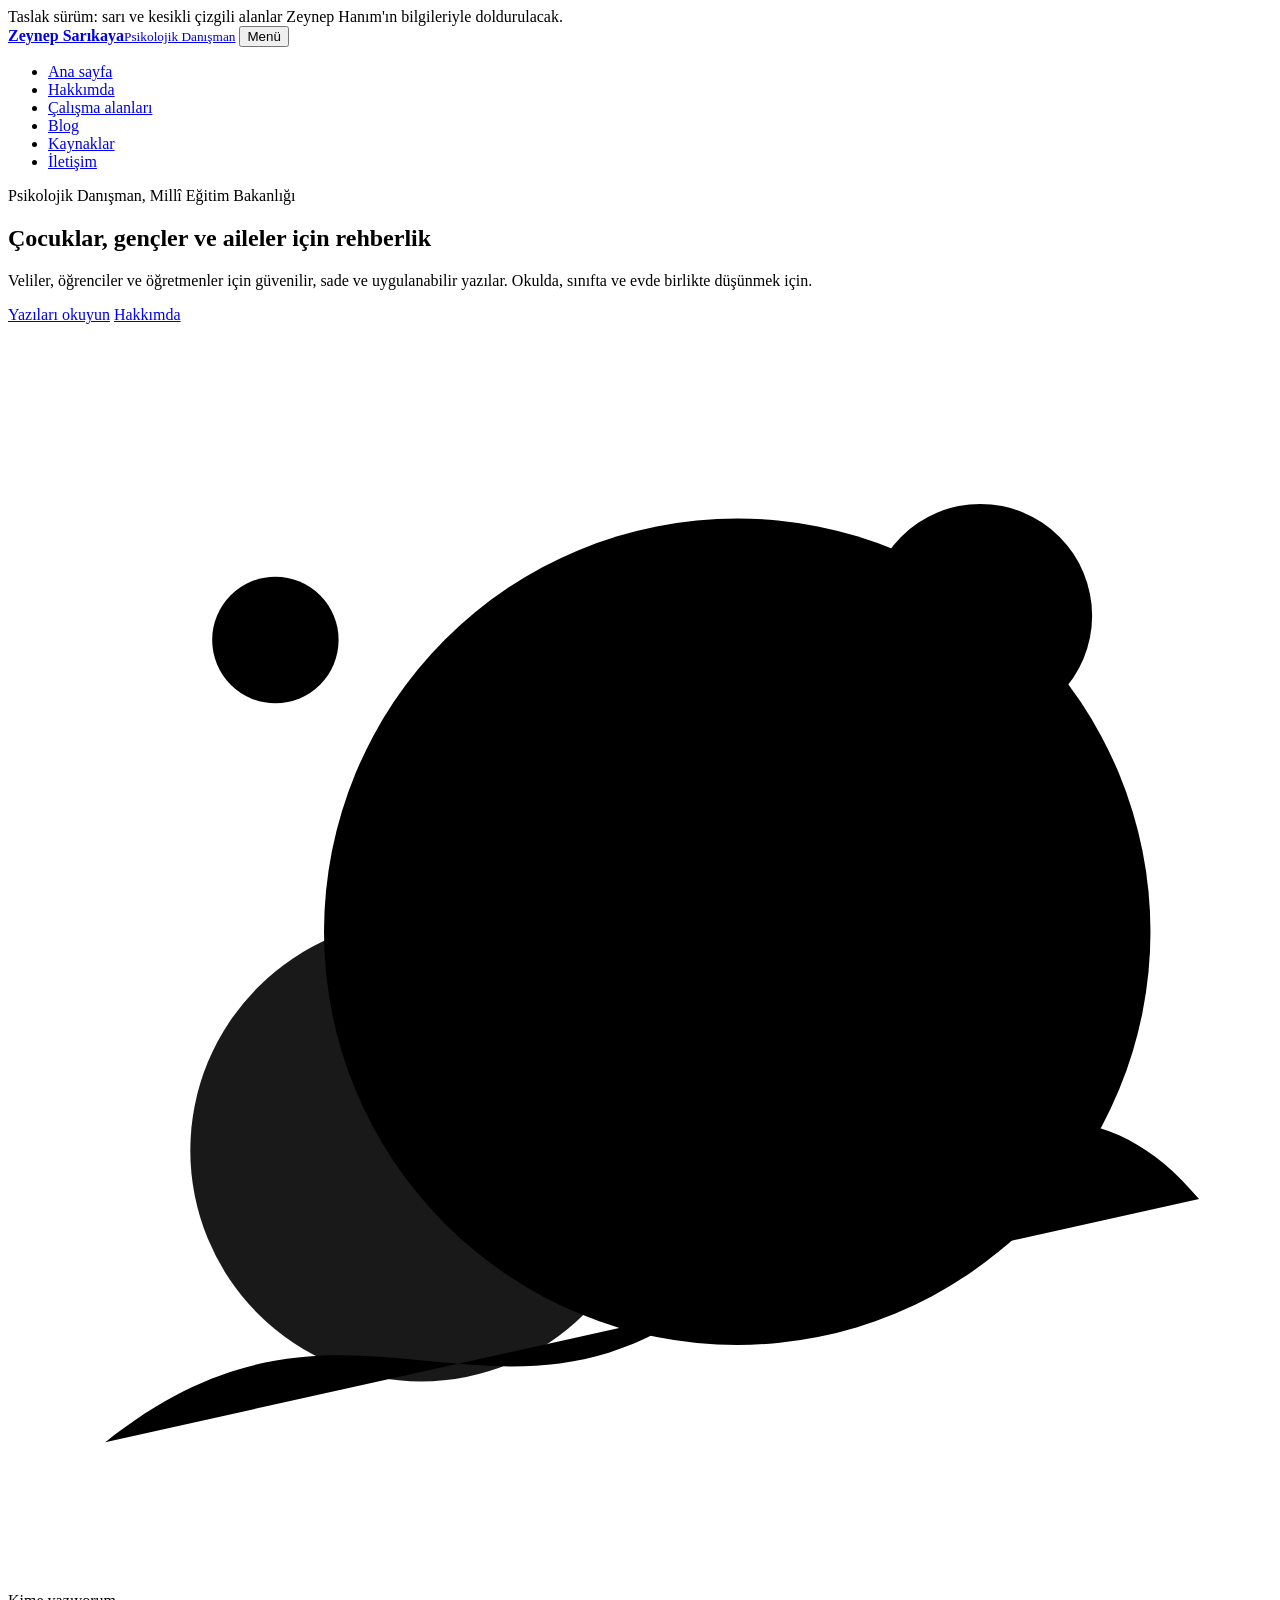
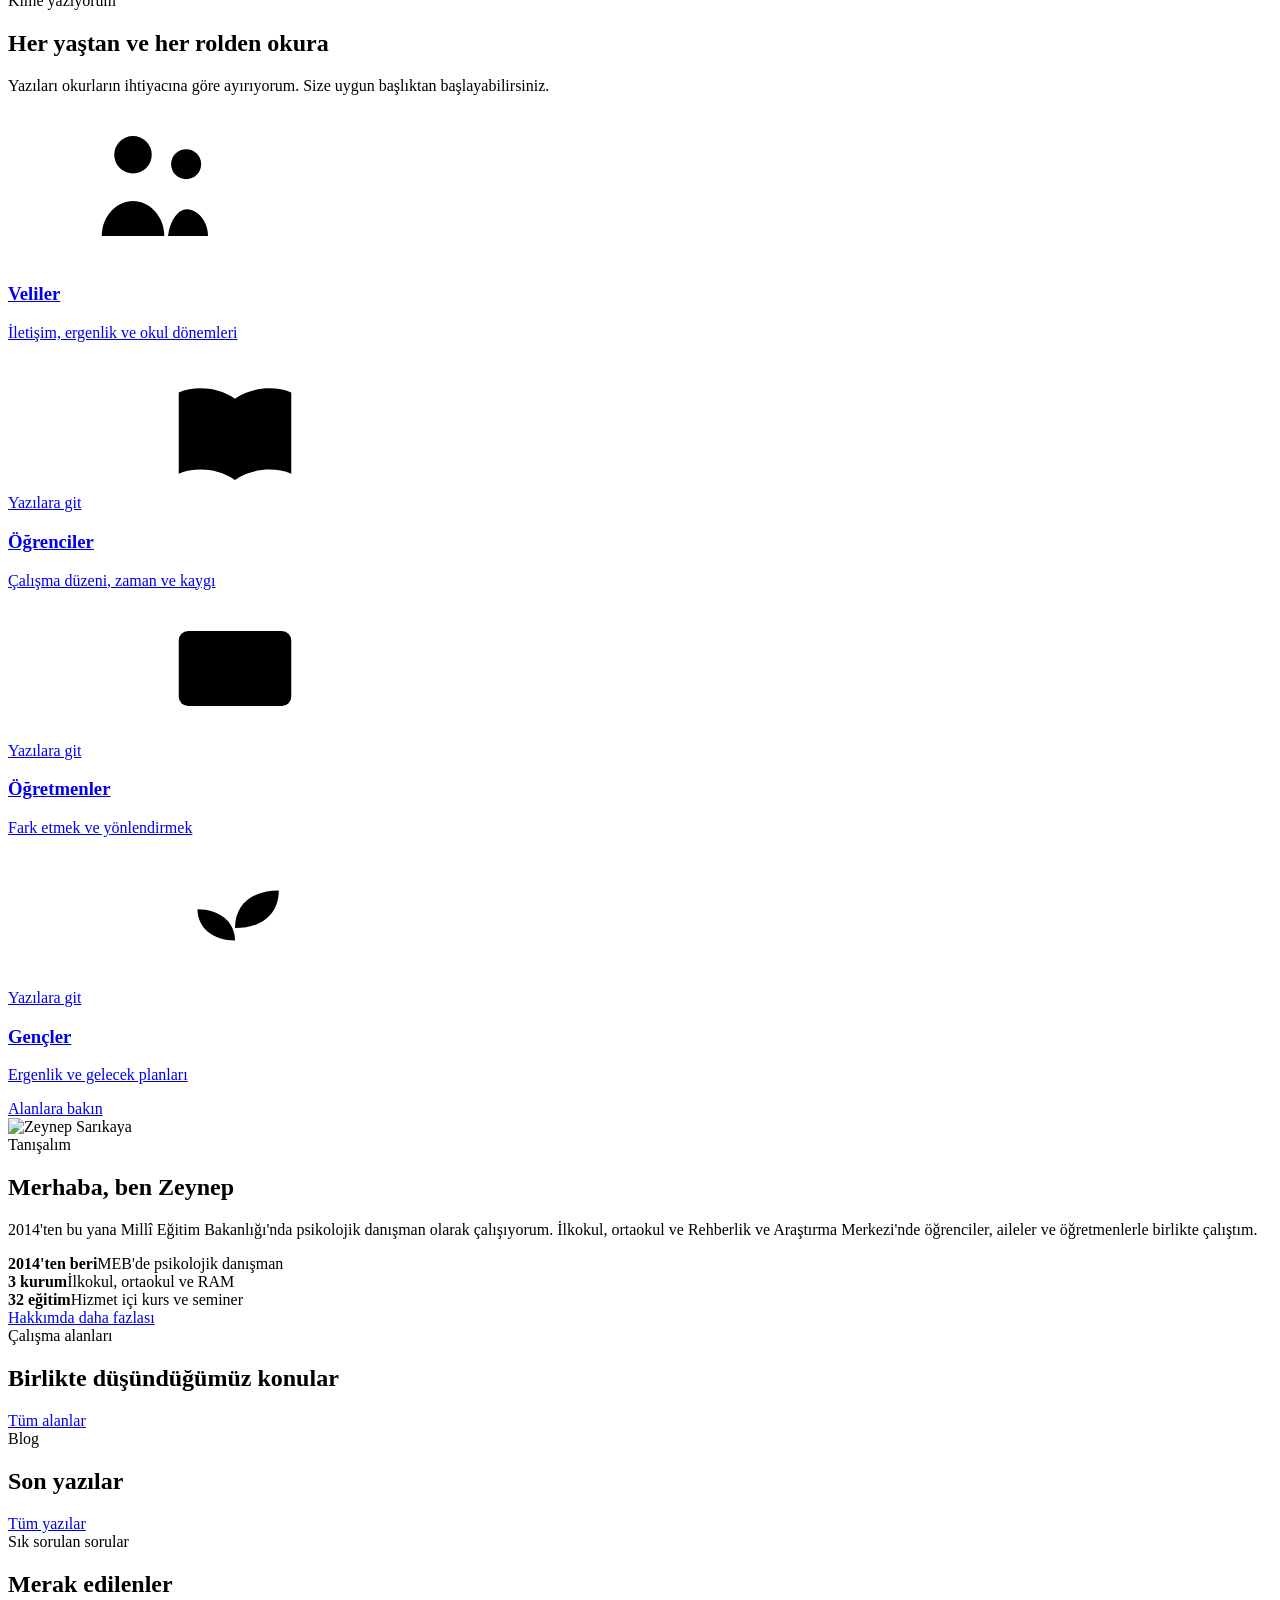
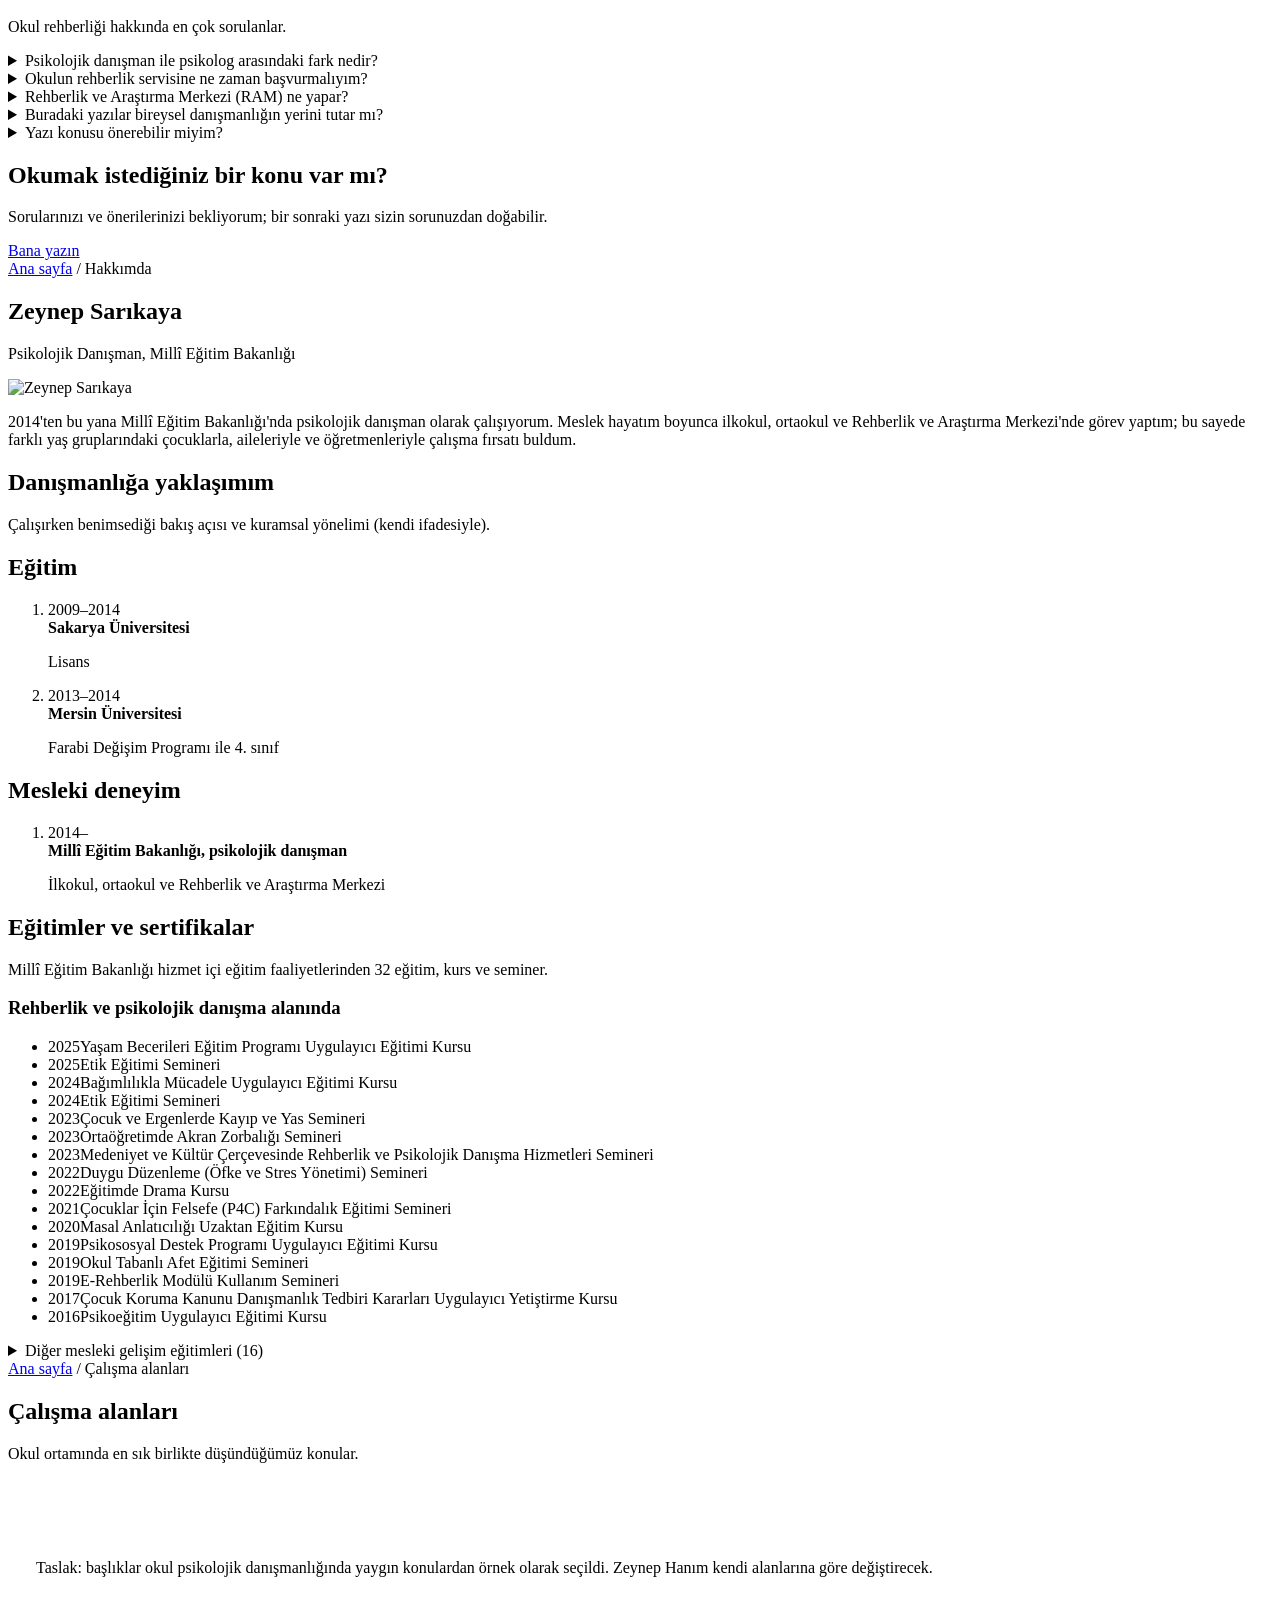
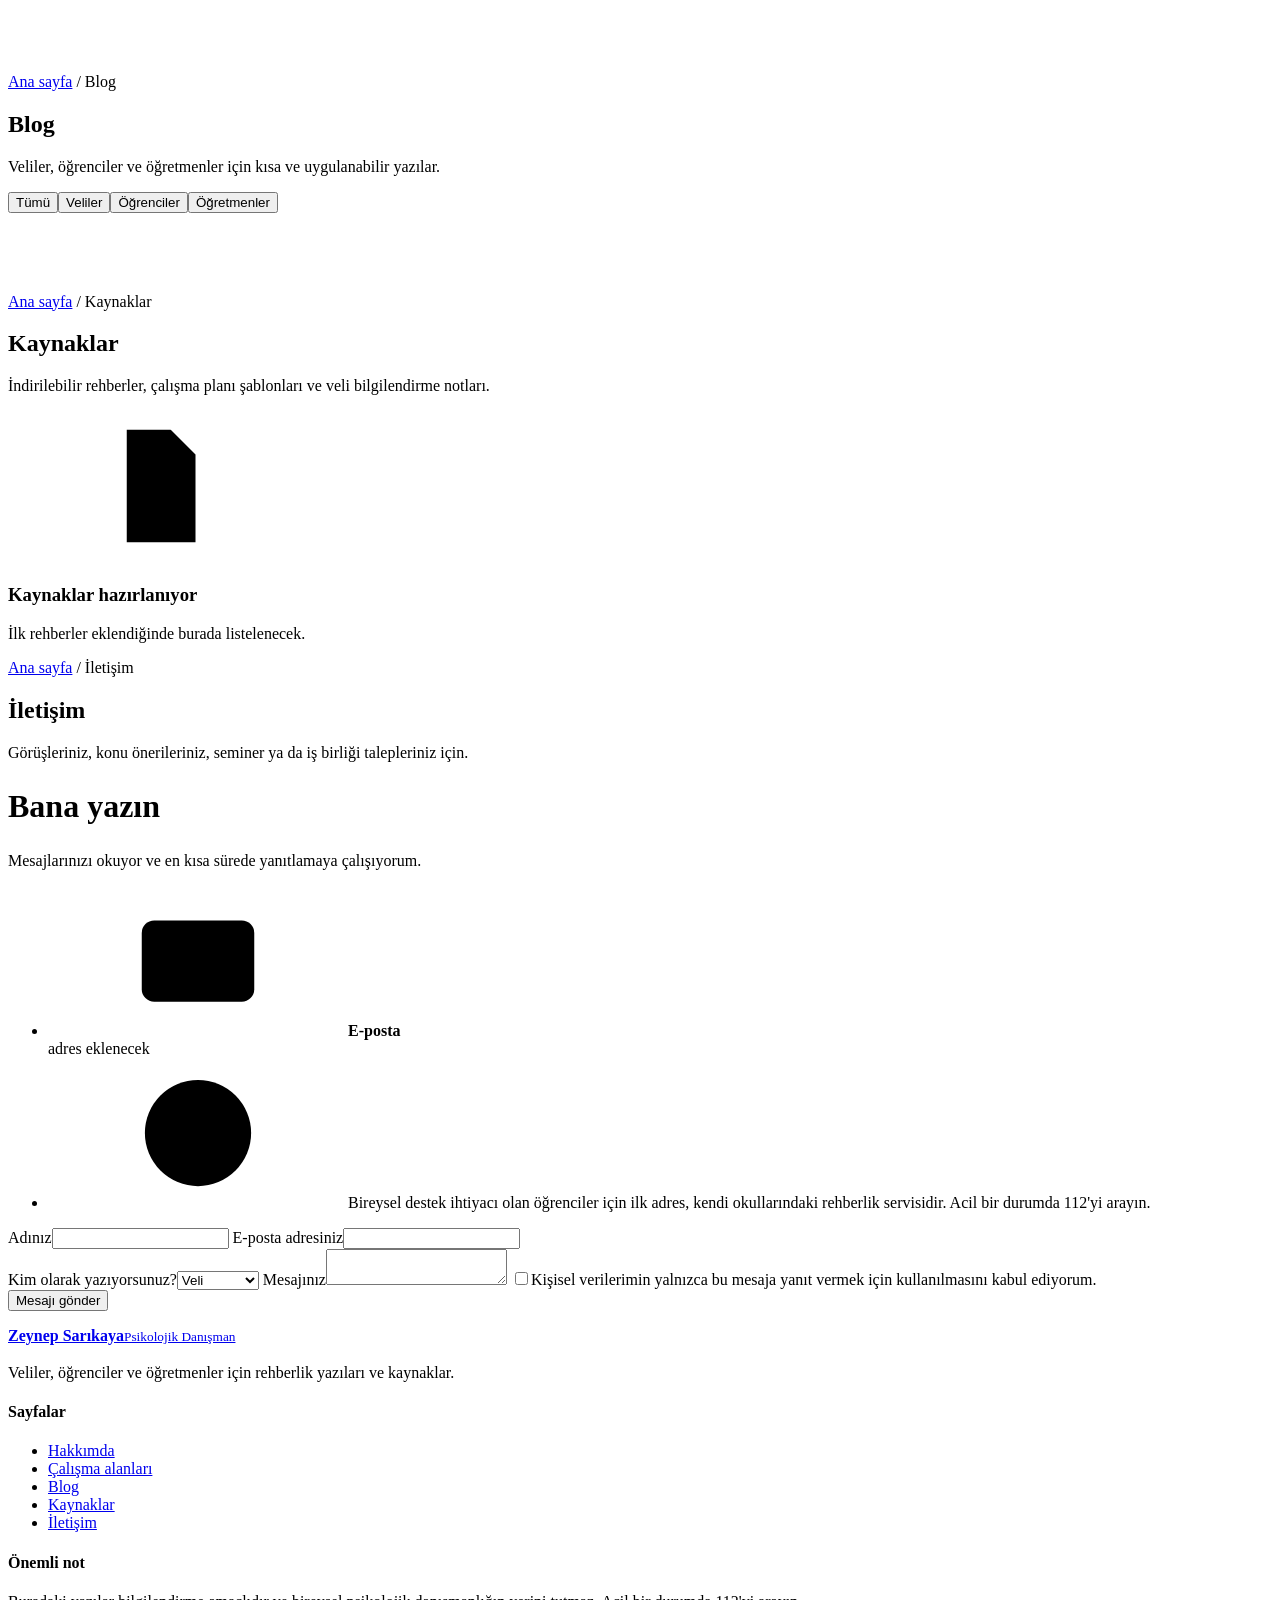
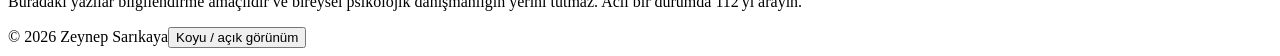
==== index.html @ d6fc2398 "Add files via upload" ====
<!DOCTYPE html>
<html lang="tr">
<head>
<meta charset="utf-8">
<meta name="viewport" content="width=device-width, initial-scale=1, viewport-fit=cover">
<title>Zeynep Sarıkaya | Psikolojik Danışman</title>
<link rel="icon" href="favicon.svg" type="image/svg+xml">
<meta name="description" content="Psikolojik danışman Zeynep Sarıkaya'dan çocuklar, gençler, aileler ve öğretmenler için rehberlik yazıları.">
<link rel="preconnect" href="https://fonts.googleapis.com">
<link rel="preconnect" href="https://fonts.gstatic.com" crossorigin>
<link href="https://fonts.googleapis.com/css2?family=DM+Serif+Display:ital@0;1&family=Poppins:wght@300;400;500;600&display=swap" rel="stylesheet">
<link rel="stylesheet" href="css/style.css">
</head>
<body>
<svg width="0" height="0" style="position:absolute" aria-hidden="true">
  <symbol id="i-veli" viewBox="0 0 24 24"><circle cx="8" cy="7" r="3"/><circle cx="16.5" cy="8.5" r="2.4"/><path d="M3 20c0-3.2 2.4-5.6 5-5.6s5 2.4 5 5.6"/><path d="M13.6 20c.3-2.5 1.6-4.3 3-4.3 1.7 0 3.4 1.9 3.4 4.3"/></symbol>
  <symbol id="i-ogr" viewBox="0 0 24 24"><path d="M3 5.5C5.5 4.5 9 4.5 12 6.5c3-2 6.5-2 9-1v13c-2.5-1-6-1-9 1-3-2-6.5-2-9-1z"/><path d="M12 6.5v13"/></symbol>
  <symbol id="i-ogt" viewBox="0 0 24 24"><rect x="3" y="4" width="18" height="12" rx="1.5"/><path d="M8 20l2-4M16 20l-2-4M7 9h6M7 12h9"/></symbol>
  <symbol id="i-hi" viewBox="0 0 24 24"><path d="M12 20s-7-4.2-7-9.5A3.9 3.9 0 0 1 12 8a3.9 3.9 0 0 1 7 2.5C19 15.8 12 20 12 20z"/></symbol>
  <symbol id="i-pulse" viewBox="0 0 24 24"><path d="M3 12h4l2-5 3 10 2-5h7"/></symbol>
  <symbol id="i-sprout" viewBox="0 0 24 24"><path d="M12 21v-9"/><path d="M12 12c0-4 3-6 7-6 0 4-3 6-7 6z"/><path d="M12 14c0-3-2.5-5-6-5 0 3 2.5 5 6 5z"/></symbol>
  <symbol id="i-home" viewBox="0 0 24 24"><path d="M4 11l8-6 8 6v9H4z"/><path d="M12 17.5s-3-1.8-3-3.6a1.6 1.6 0 0 1 3-.8 1.6 1.6 0 0 1 3 .8c0 1.8-3 3.6-3 3.6z"/></symbol>
  <symbol id="i-clock" viewBox="0 0 24 24"><circle cx="12" cy="12" r="8"/><path d="M12 8v4l3 2"/></symbol>
  <symbol id="i-people" viewBox="0 0 24 24"><circle cx="12" cy="6" r="2.5"/><circle cx="6" cy="16.5" r="2.5"/><circle cx="18" cy="16.5" r="2.5"/><path d="M10.6 8.2L7.4 14M13.4 8.2l3.2 5.8M8.8 16.5h6.4"/></symbol>
  <symbol id="i-compass" viewBox="0 0 24 24"><circle cx="12" cy="12" r="8"/><path d="M15.5 8.5l-2 5-5 2 2-5z"/></symbol>
  <symbol id="i-school" viewBox="0 0 24 24"><path d="M3 10l9-5 9 5-9 5z"/><path d="M7 12.5V17c1.5 1.3 3.2 2 5 2s3.5-.7 5-2v-4.5"/></symbol>
  <symbol id="i-award" viewBox="0 0 24 24"><circle cx="12" cy="9" r="5"/><path d="M9 13.5L7.5 21l4.5-2.5 4.5 2.5-1.5-7.5"/></symbol>
  <symbol id="i-cal" viewBox="0 0 24 24"><rect x="3.5" y="5" width="17" height="15" rx="2"/><path d="M3.5 10h17M8 3v4M16 3v4"/></symbol>
  <symbol id="i-mail" viewBox="0 0 24 24"><rect x="3" y="5.5" width="18" height="13" rx="2"/><path d="M3.5 7l8.5 6 8.5-6"/></symbol>
  <symbol id="i-info" viewBox="0 0 24 24"><circle cx="12" cy="12" r="8.5"/><path d="M12 11v5M12 8h.01"/></symbol>
  <symbol id="i-doc" viewBox="0 0 24 24"><path d="M7 3h7l4 4v14H7z"/><path d="M14 3v4h4M9.5 12h6M9.5 15.5h6"/></symbol>
</svg>
<div class="draft" id="draftBanner">Taslak sürüm: sarı ve kesikli çizgili alanlar Zeynep Hanım'ın bilgileriyle doldurulacak.</div>

<header class="site">
  <div class="wrap">
    <a class="brand" href="#/"><b>Zeynep Sarıkaya</b><small>Psikolojik Danışman</small></a>
    <button class="menu-btn" aria-expanded="false" aria-controls="mainNav">Menü</button>
    <nav class="main" id="mainNav" aria-label="Ana menü">
      <ul>
        <li><a href="#/" data-nav="home">Ana sayfa</a></li>
        <li><a href="#/hakkimda" data-nav="hakkimda">Hakkımda</a></li>
        <li><a href="#/alanlar" data-nav="alanlar">Çalışma alanları</a></li>
        <li><a href="#/blog" data-nav="blog">Blog</a></li>
        <li><a href="#/kaynaklar" data-nav="kaynaklar">Kaynaklar</a></li>
        <li><a href="#/iletisim" class="cta" data-nav="iletisim">İletişim</a></li>
      </ul>
    </nav>
  </div>
</header>

<main>
<section class="view" data-view="home">
  <div class="hero">
    <div class="wrap">
      <div>
        <span class="label">Psikolojik Danışman, Millî Eğitim Bakanlığı</span>
        <h1>Çocuklar, gençler ve aileler için rehberlik</h1>
        <p class="lead">Veliler, öğrenciler ve öğretmenler için güvenilir, sade ve uygulanabilir yazılar. Okulda, sınıfta ve evde birlikte düşünmek için.</p>
        <div class="actions">
          <a class="btn dark" href="#/blog">Yazıları okuyun</a>
          <a class="btn line" href="#/hakkimda">Hakkımda</a>
        </div>
      </div>
      <div class="art" aria-hidden="true">
        <svg viewBox="0 0 520 520">
          <g class="float2"><circle class="a-peach" cx="300" cy="250" r="170"/></g>
          <g class="float1"><circle class="a-sage" cx="170" cy="340" r="95" opacity=".9"/></g>
          <g class="float3"><circle class="a-white" cx="400" cy="120" r="46"/></g>
          <g class="float1"><circle class="a-gray" cx="110" cy="130" r="26"/></g>
          <path class="a-line draw" d="M40 460 C 140 380, 200 470, 290 400 S 440 300, 490 360"/>
          <g class="sway" ><path class="a-sage" d="M300 420 C 250 360, 250 270, 300 200 C 350 270, 350 360, 300 420Z"/><path class="a-leafv" d="M300 410 V 220"/></g>
          <g class="sway b"><path class="a-sage" d="M300 420 C 260 400, 200 380, 180 310 C 250 310, 290 360, 300 420Z" opacity=".85"/></g>
          <g class="sway c"><path class="a-sage" d="M300 420 C 340 400, 400 380, 420 310 C 350 310, 310 360, 300 420Z" opacity=".85"/></g>
          <g class="rot"><circle cx="430" cy="410" r="30" fill="none" stroke="var(--sage-d)" stroke-width="1.5" stroke-dasharray="4 8"/></g>
        </svg>
      </div>
    </div>
  </div>

  <div class="sec">
    <div class="wrap center">
      <span class="label">Kime yazıyorum</span>
      <h2>Her yaştan ve her rolden okura</h2>
      <p class="lead">Yazıları okurların ihtiyacına göre ayırıyorum. Size uygun başlıktan başlayabilirsiniz.</p>
      <div class="who">
        <a href="#/blog?k=veliler" style="--c:var(--peach-l)"><span class="circ"><svg class="icon"><use href="#i-veli"/></svg></span><h3>Veliler</h3><p>İletişim, ergenlik ve okul dönemleri</p><span class="more">Yazılara git</span></a>
        <a href="#/blog?k=ogrenciler" style="--c:var(--sage-l)"><span class="circ"><svg class="icon"><use href="#i-ogr"/></svg></span><h3>Öğrenciler</h3><p>Çalışma düzeni, zaman ve kaygı</p><span class="more">Yazılara git</span></a>
        <a href="#/blog?k=ogretmenler" style="--c:var(--soft)"><span class="circ"><svg class="icon"><use href="#i-ogt"/></svg></span><h3>Öğretmenler</h3><p>Fark etmek ve yönlendirmek</p><span class="more">Yazılara git</span></a>
        <a href="#/alanlar" style="--c:var(--peach-l)"><span class="circ"><svg class="icon"><use href="#i-sprout"/></svg></span><h3>Gençler</h3><p>Ergenlik ve gelecek planları</p><span class="more">Alanlara bakın</span></a>
      </div>
    </div>
  </div>

  <div class="sec soft">
    <div class="wrap split">
      <div class="photo"><img data-me src="" alt="Zeynep Sarıkaya"></div>
      <div>
        <span class="label">Tanışalım</span>
        <h2>Merhaba, ben Zeynep</h2>
        <p class="lead">2014'ten bu yana Millî Eğitim Bakanlığı'nda psikolojik danışman olarak çalışıyorum. İlkokul, ortaokul ve Rehberlik ve Araştırma Merkezi'nde öğrenciler, aileler ve öğretmenlerle birlikte çalıştım.</p>
        <div class="facts">
          <div><b>2014'ten beri</b><span>MEB'de psikolojik danışman</span></div>
          <div><b>3 kurum</b><span>İlkokul, ortaokul ve RAM</span></div>
          <div><b>32 eğitim</b><span>Hizmet içi kurs ve seminer</span></div>
        </div>
        <div class="actions"><a class="btn line" href="#/hakkimda">Hakkımda daha fazlası</a></div>
      </div>
    </div>
  </div>

  <div class="sec">
    <div class="wrap">
      <div class="head-row"><div><span class="label">Çalışma alanları</span><h2>Birlikte düşündüğümüz konular</h2></div><a class="btn line" href="#/alanlar">Tüm alanlar</a></div>
      <div class="areas-g" id="homeAreas"></div>
    </div>
  </div>

  <div class="sec peach">
    <div class="wrap">
      <div class="head-row"><div><span class="label">Blog</span><h2>Son yazılar</h2></div><a class="btn line" href="#/blog">Tüm yazılar</a></div>
      <div class="cards" id="homePosts"></div>
    </div>
  </div>

  <div class="sec">
    <div class="wrap faq-wrap">
      <div><span class="label">Sık sorulan sorular</span><h2>Merak edilenler</h2><p class="lead">Okul rehberliği hakkında en çok sorulanlar.</p></div>
      <div class="faq">
          <details><summary>Psikolojik danışman ile psikolog arasındaki fark nedir?</summary><p>Psikolojik danışmanlar üniversitelerin Rehberlik ve Psikolojik Danışmanlık programlarından mezun olur ve okullarda, Rehberlik ve Araştırma Merkezlerinde öğrencilerin gelişimsel, eğitsel ve mesleki ihtiyaçlarına yönelik önleyici ve destekleyici çalışmalar yürütür. Psikologlar psikoloji bölümlerinden mezun olur ve farklı alanlarda çalışır. İlaç tedavisi gerektiren durumlar ise psikiyatri uzmanlarının alanıdır.</p></details>
          <details><summary>Okulun rehberlik servisine ne zaman başvurmalıyım?</summary><p>Çocuğunuzun davranışında, derslerinde, arkadaş ilişkilerinde ya da duygu durumunda sizi düşündüren bir değişiklik fark ettiğinizde başvurabilirsiniz. Sorunun büyümesini beklemenize gerek yok; rehberlik servisi öğrenciler ve veliler için ilk başvuru noktasıdır.</p></details>
          <details><summary>Rehberlik ve Araştırma Merkezi (RAM) ne yapar?</summary><p>RAM'lar Millî Eğitim Bakanlığı'na bağlı kurumlardır. Özel eğitim ihtiyacı olabilecek bireylerin eğitsel değerlendirme ve tanılaması, uygun eğitim ortamlarına yönlendirilmesi ve okullardaki rehberlik hizmetlerine destek gibi görevler yürütür.</p></details>
          <details><summary>Buradaki yazılar bireysel danışmanlığın yerini tutar mı?</summary><p>Hayır. Yazılar genel bilgilendirme amaçlıdır. Her çocuğun ve ailenin durumu kendine özgüdür; bireysel destek için okulunuzun rehberlik servisine başvurmanızı öneririm. Acil bir durumda 112'yi arayın.</p></details>
          <details><summary>Yazı konusu önerebilir miyim?</summary><p>Elbette. <a href="#/iletisim">İletişim sayfasından</a> merak ettiğiniz konuları yazabilirsiniz.</p></details>
        </div>
    </div>
  </div>

  <div class="cta">
    <div class="wrap">
      <h2>Okumak istediğiniz bir konu var mı?</h2>
      <p>Sorularınızı ve önerilerinizi bekliyorum; bir sonraki yazı sizin sorunuzdan doğabilir.</p>
      <a class="btn white" href="#/iletisim">Bana yazın</a>
    </div>
  </div>
</section>

<section class="view" data-view="hakkimda">
  <div class="page-head"><div class="wrap"><div class="crumb"><a href="#/">Ana sayfa</a> / Hakkımda</div><h1>Zeynep Sarıkaya</h1><p class="lead">Psikolojik Danışman, Millî Eğitim Bakanlığı</p></div></div>
  <div class="wrap about">
    <aside><div class="photo"><img data-me src="" alt="Zeynep Sarıkaya"></div></aside>
    <div>
      <p class="lead" style="color:var(--ink)">2014'ten bu yana Millî Eğitim Bakanlığı'nda psikolojik danışman olarak çalışıyorum. Meslek hayatım boyunca ilkokul, ortaokul ve Rehberlik ve Araştırma Merkezi'nde görev yaptım; bu sayede farklı yaş gruplarındaki çocuklarla, aileleriyle ve öğretmenleriyle çalışma fırsatı buldum.</p>
      <h2>Danışmanlığa yaklaşımım</h2>
      <p><span class="fill">Çalışırken benimsediği bakış açısı ve kuramsal yönelimi (kendi ifadesiyle).</span></p>
      <h2>Eğitim</h2>
      <ol class="timeline">
        <li><span class="yr">2009–2014</span><div><strong>Sakarya Üniversitesi</strong><p>Lisans</p></div></li>
        <li><span class="yr">2013–2014</span><div><strong>Mersin Üniversitesi</strong><p>Farabi Değişim Programı ile 4. sınıf</p></div></li>
      </ol>
      <h2>Mesleki deneyim</h2>
      <ol class="timeline">
        <li><span class="yr">2014–</span><div><strong>Millî Eğitim Bakanlığı, psikolojik danışman</strong><p>İlkokul, ortaokul ve Rehberlik ve Araştırma Merkezi</p></div></li>
      </ol>
      <h2>Eğitimler ve sertifikalar</h2>
      <p class="cert-intro">Millî Eğitim Bakanlığı hizmet içi eğitim faaliyetlerinden 32 eğitim, kurs ve seminer.</p>
      <h3 class="cert-h">Rehberlik ve psikolojik danışma alanında</h3>
      <ul class="certs">
        <li><span class="yr">2025</span>Yaşam Becerileri Eğitim Programı Uygulayıcı Eğitimi Kursu</li>
        <li><span class="yr">2025</span>Etik Eğitimi Semineri</li>
        <li><span class="yr">2024</span>Bağımlılıkla Mücadele Uygulayıcı Eğitimi Kursu</li>
        <li><span class="yr">2024</span>Etik Eğitimi Semineri</li>
        <li><span class="yr">2023</span>Çocuk ve Ergenlerde Kayıp ve Yas Semineri</li>
        <li><span class="yr">2023</span>Ortaöğretimde Akran Zorbalığı Semineri</li>
        <li><span class="yr">2023</span>Medeniyet ve Kültür Çerçevesinde Rehberlik ve Psikolojik Danışma Hizmetleri Semineri</li>
        <li><span class="yr">2022</span>Duygu Düzenleme (Öfke ve Stres Yönetimi) Semineri</li>
        <li><span class="yr">2022</span>Eğitimde Drama Kursu</li>
        <li><span class="yr">2021</span>Çocuklar İçin Felsefe (P4C) Farkındalık Eğitimi Semineri</li>
        <li><span class="yr">2020</span>Masal Anlatıcılığı Uzaktan Eğitim Kursu</li>
        <li><span class="yr">2019</span>Psikososyal Destek Programı Uygulayıcı Eğitimi Kursu</li>
        <li><span class="yr">2019</span>Okul Tabanlı Afet Eğitimi Semineri</li>
        <li><span class="yr">2019</span>E-Rehberlik Modülü Kullanım Semineri</li>
        <li><span class="yr">2017</span>Çocuk Koruma Kanunu Danışmanlık Tedbiri Kararları Uygulayıcı Yetiştirme Kursu</li>
        <li><span class="yr">2016</span>Psikoeğitim Uygulayıcı Eğitimi Kursu</li>
      </ul>
      <details class="more-certs">
        <summary>Diğer mesleki gelişim eğitimleri (16)</summary>
        <ul class="certs">
        <li><span class="yr">2026</span>Yapay Zekâ Çağında Eğitim ve Yenilik Semineri</li>
        <li><span class="yr">2026</span>Eylül 2026 Dönemi Meslekî Çalışma Semineri</li>
        <li><span class="yr">2026</span>Haziran 2026 Dönemi Meslekî Çalışma Semineri</li>
        <li><span class="yr">2025</span>Uzman Öğretmenlik Uzaktan Eğitim Semineri</li>
        <li><span class="yr">2025</span>Kasım 2025 Dönemi Mesleki Çalışmalar Semineri</li>
        <li><span class="yr">2024</span>Türkiye Yüzyılı Maarif Modeli Öğretim Programları Tanıtımı Semineri</li>
        <li><span class="yr">2024</span>Türkiye Yüzyılı Maarif Modeli: Farklılaştırılmış Öğretim, Erdem Değer Eylem Çerçevesi ve Okuryazarlık Becerileri Tanıtımı Semineri</li>
        <li><span class="yr">2023</span>Öğretmenlik Uygulaması Danışmanlığı Eğitimi Kursu</li>
        <li><span class="yr">2023</span>MEB Birim Amirlerinin Öğretmen Bilgilendirme Semineri</li>
        <li><span class="yr">2023</span>Okul Öncesi Döneminde Çocuklar İçin Matematik Oyunları Semineri</li>
        <li><span class="yr">2022</span>Özel Ulaştırma Hizmetleri Mesleki Eğitim ve Geliştirme (SRC) Teorik ve Uygulama Sınav Sorumlusu Semineri</li>
        <li><span class="yr">2022</span>Öğretmen Olmak Semineri</li>
        <li><span class="yr">2022</span>Başlangıç Düzeyi Piyano Eğitimi Semineri</li>
        <li><span class="yr">2021</span>Çalışanların Temel İş Sağlığı ve Güvenliği Eğitimi Kursu</li>
        <li><span class="yr">2020</span>Müze Eğitimi Kursu</li>
        <li><span class="yr">2017</span>Çalışanların Temel İş Sağlığı ve Güvenliği Eğitimi Kursu</li>
        </ul>
      </details>
    </div>
  </div>
</section>

<section class="view" data-view="alanlar">
  <div class="page-head"><div class="wrap"><div class="crumb"><a href="#/">Ana sayfa</a> / Çalışma alanları</div><h1>Çalışma alanları</h1><p class="lead">Okul ortamında en sık birlikte düşündüğümüz konular.</p></div></div>
  <div class="wrap" style="padding:4rem 1.75rem 5rem">
    <p class="sample">Taslak: başlıklar okul psikolojik danışmanlığında yaygın konulardan örnek olarak seçildi. Zeynep Hanım kendi alanlarına göre değiştirecek.</p>
    <div class="areas-g" id="pageAreas" style="margin-top:0"></div>
  </div>
</section>

<section class="view" data-view="blog">
  <div class="page-head"><div class="wrap"><div class="crumb"><a href="#/">Ana sayfa</a> / Blog</div><h1>Blog</h1><p class="lead">Veliler, öğrenciler ve öğretmenler için kısa ve uygulanabilir yazılar.</p>
    <div class="filters" role="group" aria-label="Yazıları filtrele"><button data-k="">Tümü</button><button data-k="veliler">Veliler</button><button data-k="ogrenciler">Öğrenciler</button><button data-k="ogretmenler">Öğretmenler</button></div>
  </div></div>
  <div class="wrap" style="padding-bottom:5rem"><div class="cards" id="blogPosts"></div></div>
</section>

<section class="view" data-view="yazi"><div id="postView"></div></section>

<section class="view" data-view="kaynaklar">
  <div class="page-head"><div class="wrap"><div class="crumb"><a href="#/">Ana sayfa</a> / Kaynaklar</div><h1>Kaynaklar</h1><p class="lead">İndirilebilir rehberler, çalışma planı şablonları ve veli bilgilendirme notları.</p></div></div>
  <div class="wrap empty-state"><svg class="icon"><use href="#i-doc"/></svg><h3>Kaynaklar hazırlanıyor</h3><p>İlk rehberler eklendiğinde burada listelenecek.</p></div>
</section>

<section class="view" data-view="iletisim">
  <div class="page-head"><div class="wrap"><div class="crumb"><a href="#/">Ana sayfa</a> / İletişim</div><h1>İletişim</h1><p class="lead">Görüşleriniz, konu önerileriniz, seminer ya da iş birliği talepleriniz için.</p></div></div>
  <div class="wrap contact">
    <div>
      <h2 style="font-size:2rem">Bana yazın</h2>
      <p class="lead">Mesajlarınızı okuyor ve en kısa sürede yanıtlamaya çalışıyorum.</p>
      <ul class="info-list">
        <li><svg class="icon"><use href="#i-mail"/></svg><span><b>E-posta</b><br><span class="fill">adres eklenecek</span></span></li>
        <li><svg class="icon"><use href="#i-info"/></svg><span>Bireysel destek ihtiyacı olan öğrenciler için ilk adres, kendi okullarındaki rehberlik servisidir. Acil bir durumda 112'yi arayın.</span></li>
      </ul>
    </div>
    <form class="card-form" id="contactForm" novalidate>
      <div class="two">
        <label>Adınız<input name="ad" autocomplete="name" required></label>
        <label>E-posta adresiniz<input name="eposta" type="email" autocomplete="email" required></label>
      </div>
      <label>Kim olarak yazıyorsunuz?<select name="rol"><option>Veli</option><option>Öğrenci</option><option>Öğretmen</option><option>Diğer</option></select></label>
      <label>Mesajınız<textarea name="mesaj" required></textarea></label>
      <label class="check"><input type="checkbox" name="kvkk" required><span>Kişisel verilerimin yalnızca bu mesaja yanıt vermek için kullanılmasını kabul ediyorum.</span></label>
      <div><button class="btn dark" type="submit">Mesajı gönder</button></div>
      <p class="status" role="status"></p>
    </form>
  </div>
</section>
</main>

<footer class="site">
  <div class="wrap">
    <div class="foot">
      <div><a class="brand" href="#/"><b>Zeynep Sarıkaya</b><small>Psikolojik Danışman</small></a><p style="margin-top:1.2rem">Veliler, öğrenciler ve öğretmenler için rehberlik yazıları ve kaynaklar.</p></div>
      <div><h4>Sayfalar</h4><ul><li><a href="#/hakkimda">Hakkımda</a></li><li><a href="#/alanlar">Çalışma alanları</a></li><li><a href="#/blog">Blog</a></li><li><a href="#/kaynaklar">Kaynaklar</a></li><li><a href="#/iletisim">İletişim</a></li></ul></div>
      <div><h4>Önemli not</h4><p>Buradaki yazılar bilgilendirme amaçlıdır ve bireysel psikolojik danışmanlığın yerini tutmaz. Acil bir durumda 112'yi arayın.</p></div>
    </div>
    <div class="foot-bottom"><span>© 2026 Zeynep Sarıkaya</span><button class="theme-toggle" id="themeToggle">Koyu / açık görünüm</button></div>
  </div>
</footer>

<script src="js/app.js"></script>
</body>
</html>
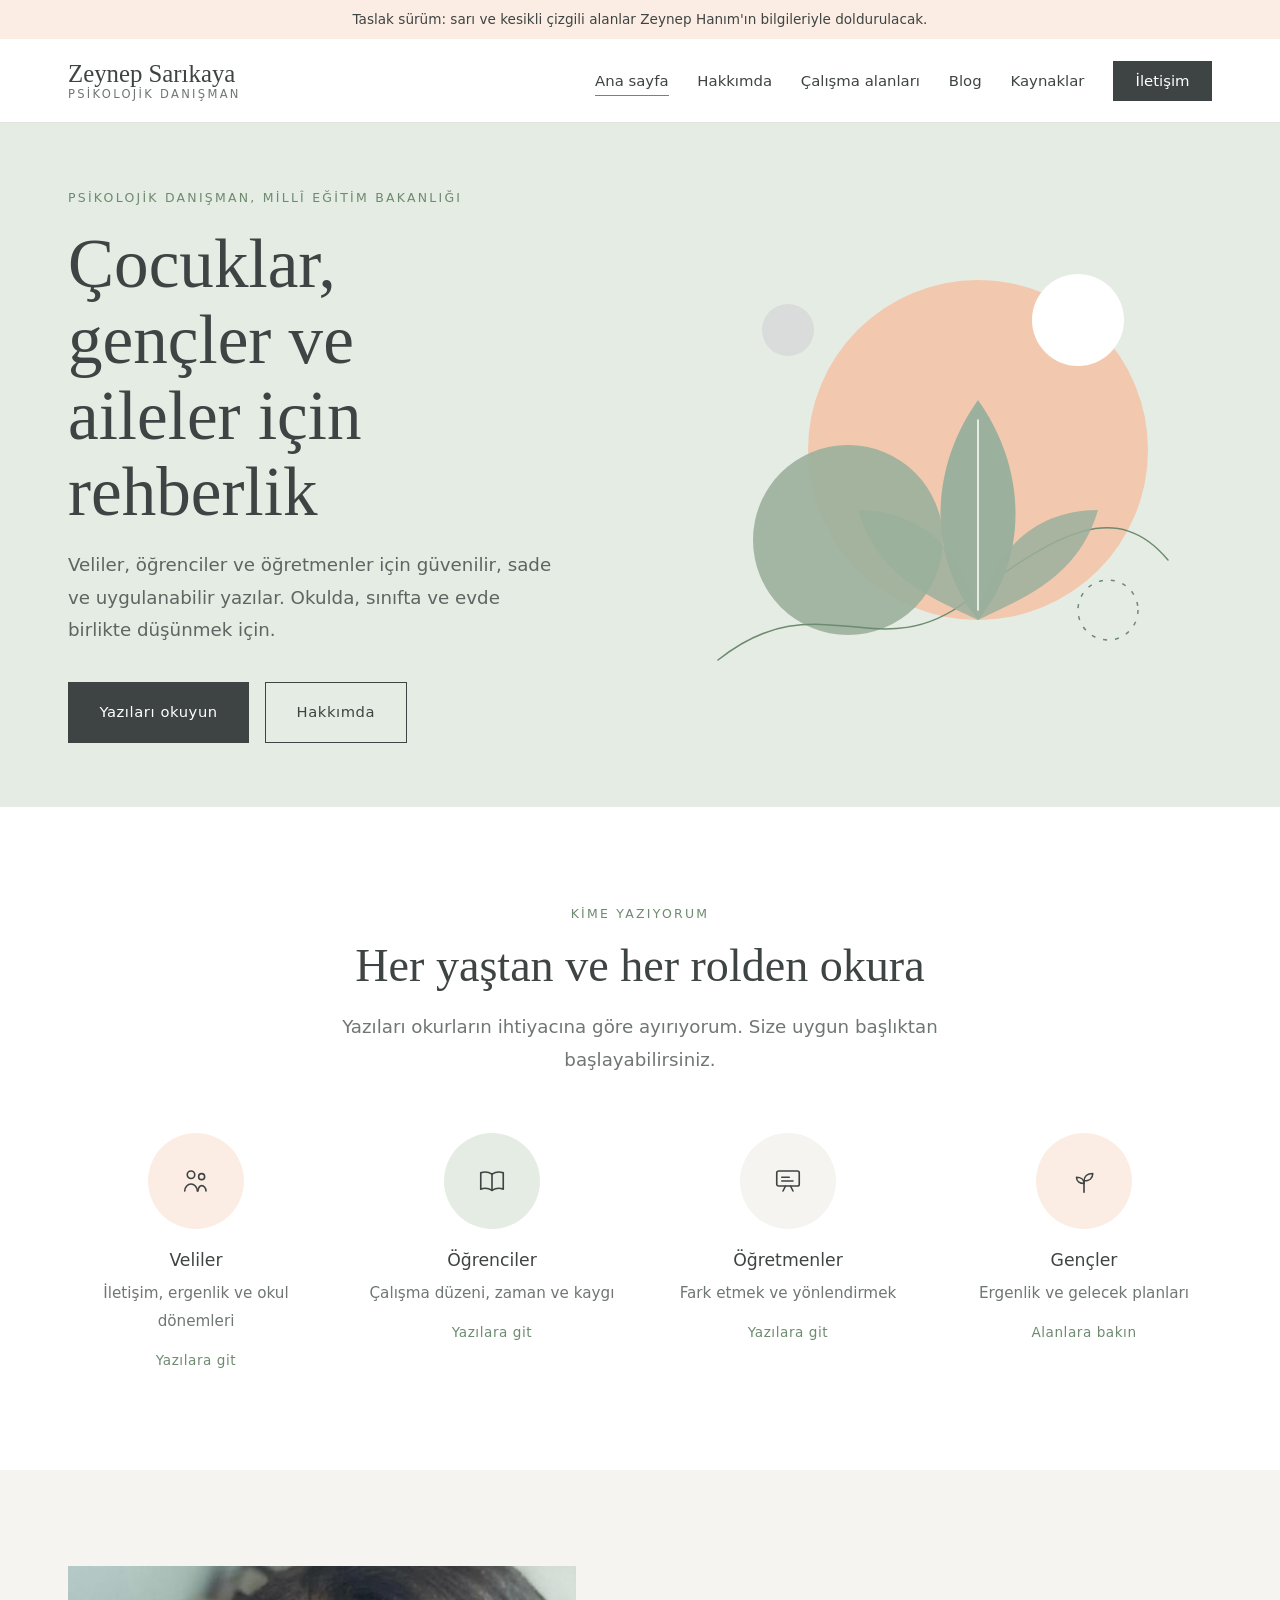
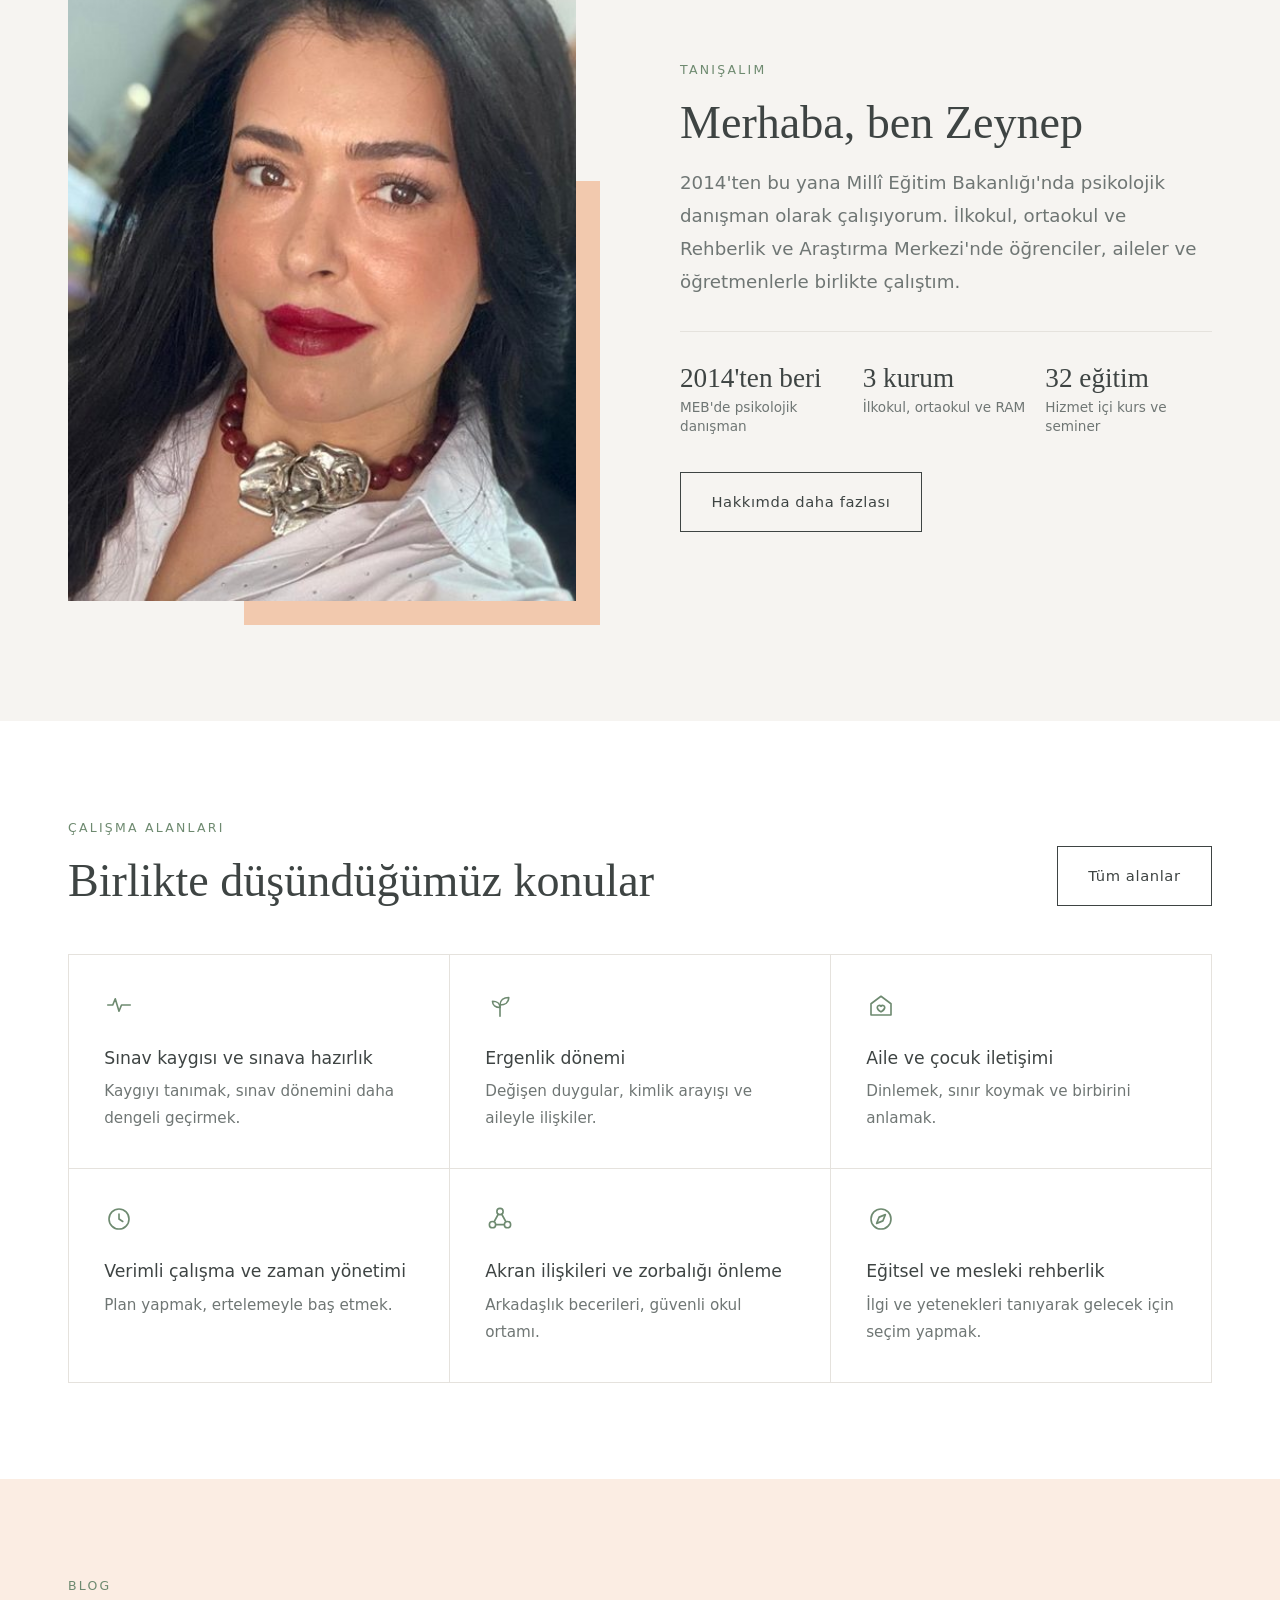
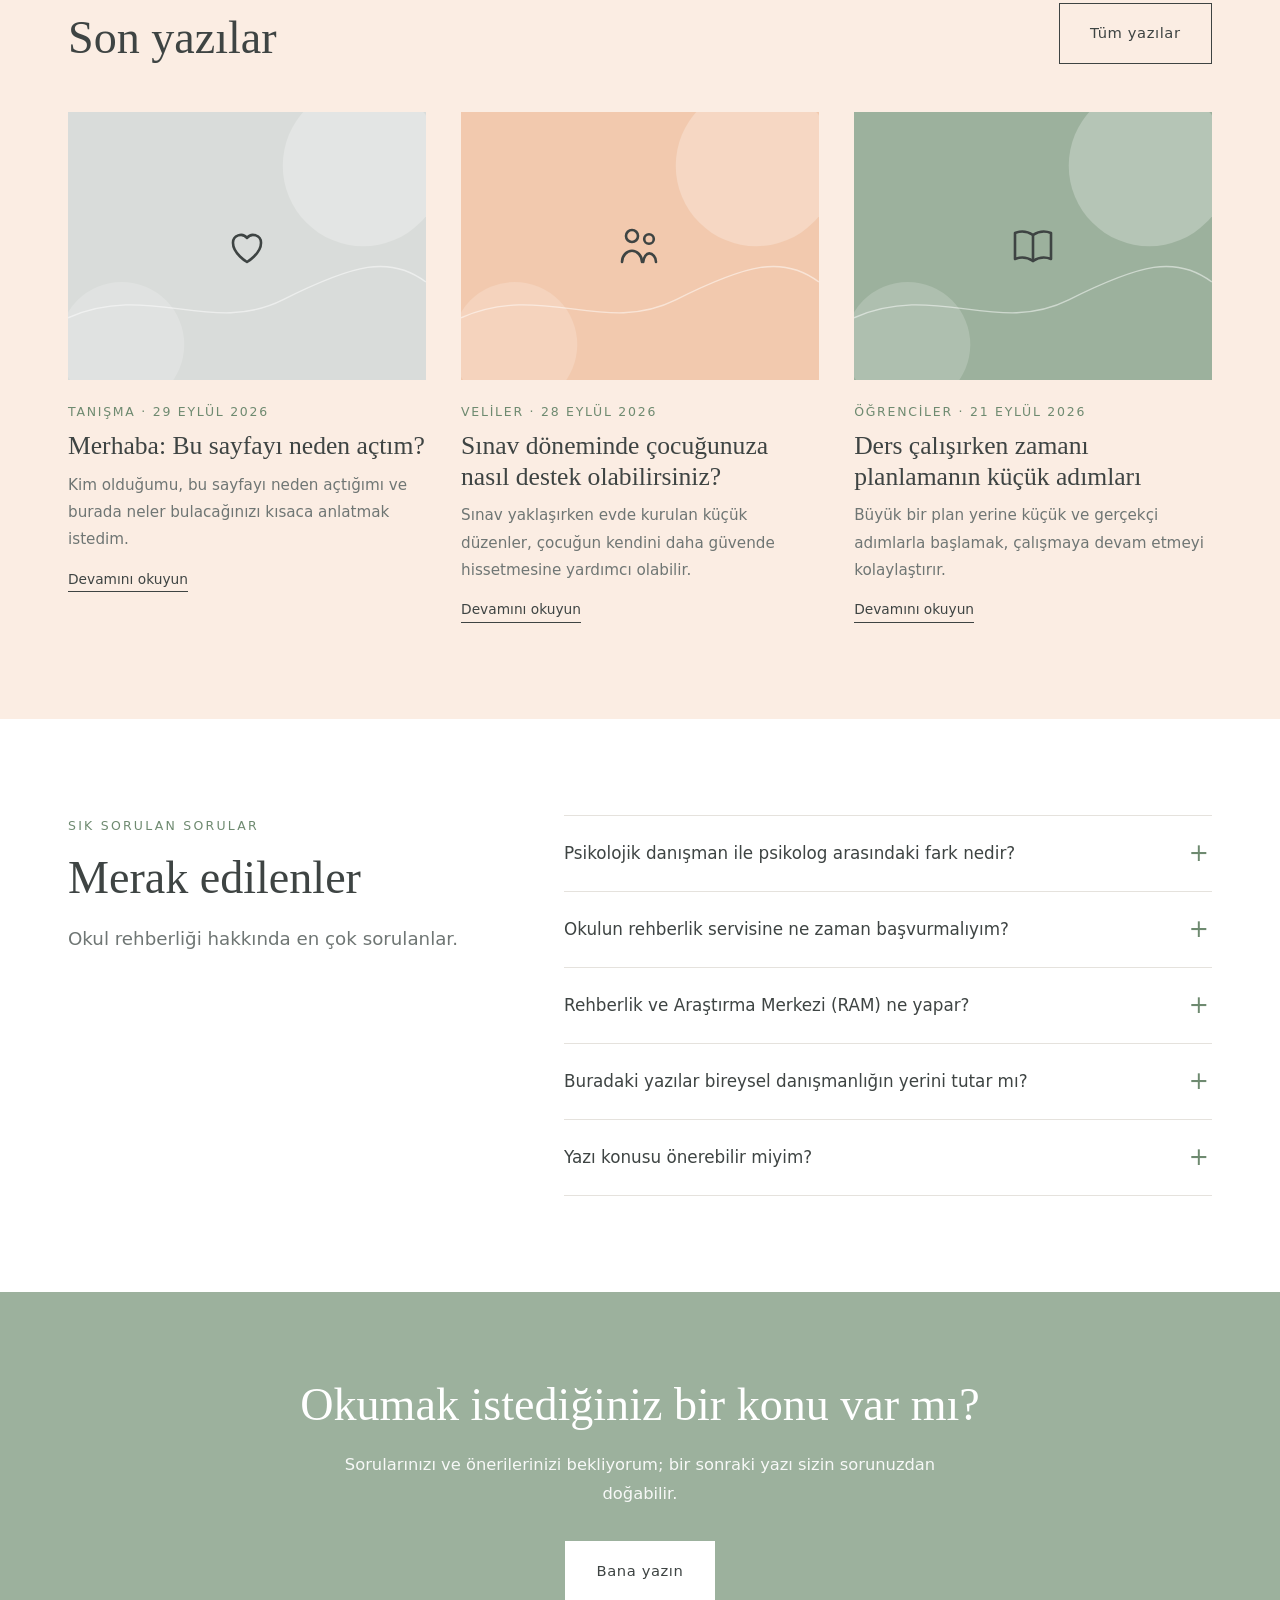
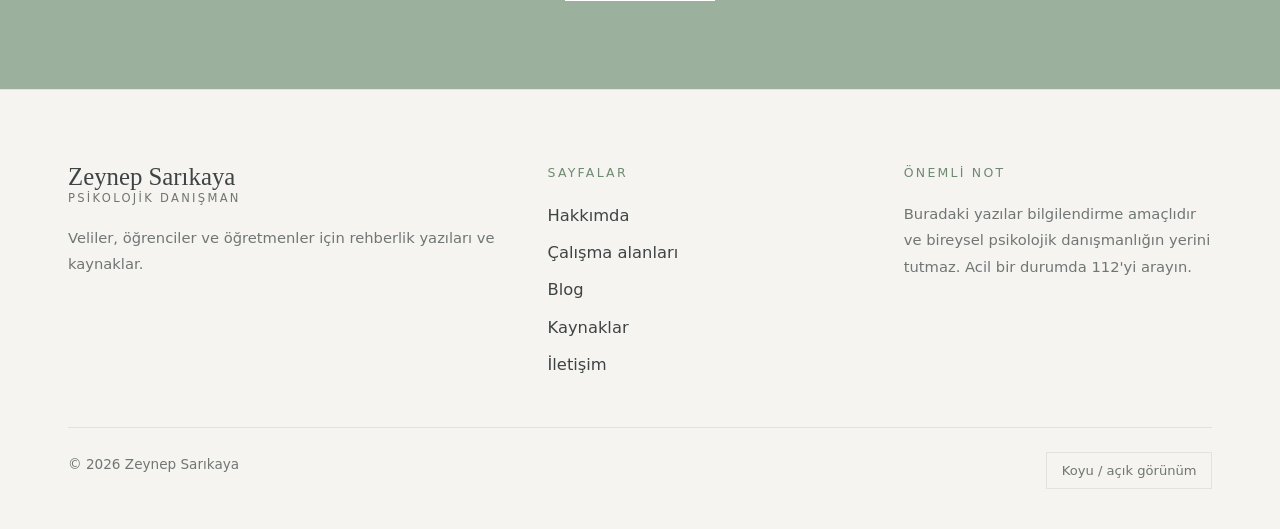
==== commit 22f5b7b2: "Add files via upload" ====
--- a/index.html
+++ b/index.html
@@ -9,7 +9,7 @@
 <link rel="preconnect" href="https://fonts.googleapis.com">
 <link rel="preconnect" href="https://fonts.gstatic.com" crossorigin>
 <link href="https://fonts.googleapis.com/css2?family=DM+Serif+Display:ital@0;1&family=Poppins:wght@300;400;500;600&display=swap" rel="stylesheet">
-<link rel="stylesheet" href="css/style.css">
+<link rel="stylesheet" href="style.css">
 </head>
 <body>
 <svg width="0" height="0" style="position:absolute" aria-hidden="true">
@@ -267,6 +267,6 @@
   </div>
 </footer>
 
-<script src="js/app.js"></script>
+<script src="app.js"></script>
 </body>
 </html>
--- a/style.css
+++ b/style.css
@@ -0,0 +1,237 @@
+:root{
+  --bg:#FFFFFF; --soft:#F6F4F1; --ink:#3E4443; --muted:#6F7674; --line:#E5E2DD;
+  --sage:#9CB19D; --sage-d:#6E8A70; --sage-l:#E4ECE3; --peach:#F2C9AE; --peach-l:#FBEDE3; --gray:#D9DCDA;
+  --on-sage:#FFFFFF; --btn:#3E4443; --on-btn:#FFFFFF;
+  --serif:"DM Serif Display", Georgia, serif;
+  --sans:"Poppins", "Segoe UI", system-ui, -apple-system, sans-serif;
+  --wrap:1200px;
+  box-sizing:border-box;
+  padding-top:env(safe-area-inset-top,0px);
+  padding-bottom:env(safe-area-inset-bottom,0px);
+}
+@media (prefers-color-scheme: dark){
+  :root:not([data-theme="light"]){
+    --bg:#181B1A; --soft:#1F2322; --ink:#E8EBE9; --muted:#A9B1AE; --line:#2E3432;
+    --sage:#6E8A70; --sage-d:#A9C2AA; --sage-l:#243029; --peach:#8A6250; --peach-l:#2B2320; --gray:#2E3432;
+    --on-sage:#FFFFFF; --btn:#E8EBE9; --on-btn:#181B1A;
+  }
+}
+:root[data-theme="dark"]{
+  --bg:#181B1A; --soft:#1F2322; --ink:#E8EBE9; --muted:#A9B1AE; --line:#2E3432;
+  --sage:#6E8A70; --sage-d:#A9C2AA; --sage-l:#243029; --peach:#8A6250; --peach-l:#2B2320; --gray:#2E3432;
+  --on-sage:#FFFFFF; --btn:#E8EBE9; --on-btn:#181B1A;
+}
+*,*::before,*::after{box-sizing:inherit}
+html{background:var(--bg);scroll-padding-top:env(safe-area-inset-top,0px);-webkit-text-size-adjust:100%}
+body{margin:0;background:var(--bg);color:var(--ink);font-family:var(--sans);font-weight:300;font-size:1.02rem;line-height:1.8;overflow-x:hidden}
+img,svg{max-width:100%}
+a{color:var(--sage-d)}
+:focus-visible{outline:2px solid var(--sage-d);outline-offset:3px}
+.wrap{max-width:var(--wrap);margin:0 auto;padding:0 1.75rem}
+h1,h2{font-family:var(--serif);font-weight:400;line-height:1.1;letter-spacing:0;margin:0 0 1.2rem}
+h1{font-size:clamp(2.6rem,5.4vw,4.4rem)}
+h2{font-size:clamp(2rem,3.6vw,2.9rem)}
+h3{font-family:var(--sans);font-weight:500;font-size:1.08rem;line-height:1.4;margin:0 0 .5rem}
+p{margin:0 0 1.1rem;max-width:62ch}
+strong,b{font-weight:500}
+.lead{font-size:1.14rem;color:var(--muted)}
+.label{display:block;font-size:.78rem;font-weight:500;letter-spacing:.18em;text-transform:uppercase;color:var(--sage-d);margin-bottom:1rem}
+.icon{width:30px;height:30px;fill:none;stroke:currentColor;stroke-width:1.3;stroke-linecap:round;stroke-linejoin:round;flex:none}
+.draft{background:var(--peach-l);color:var(--ink);font-size:.85rem;text-align:center;padding:.45rem 1rem}
+.fill{background:var(--peach-l);border-bottom:1px dashed var(--sage-d);padding:0 .3em;font-style:italic;color:var(--muted)}
+
+/* header */
+header.site{position:sticky;top:0;z-index:20;background:var(--bg);border-bottom:1px solid var(--line)}
+header.site .wrap{display:flex;align-items:center;justify-content:space-between;gap:1rem;min-height:5.2rem}
+.brand{text-decoration:none;color:var(--ink);line-height:1.2}
+.brand b{display:block;font-family:var(--serif);font-weight:400;font-size:1.55rem}
+.brand small{display:block;font-size:.72rem;letter-spacing:.2em;text-transform:uppercase;color:var(--muted)}
+nav.main ul{list-style:none;display:flex;align-items:center;gap:1.8rem;margin:0;padding:0}
+nav.main a{font-size:.93rem;font-weight:400;text-decoration:none;color:var(--ink);padding:.3rem 0;border-bottom:1px solid transparent}
+nav.main a:hover,nav.main a[aria-current="page"]{border-bottom-color:var(--sage-d)}
+nav.main a.cta{background:var(--btn);color:var(--on-btn);padding:.7rem 1.4rem;border:0}
+nav.main a.cta:hover{opacity:.88}
+.menu-btn{display:none;font:inherit;font-size:.9rem;background:none;border:1px solid var(--line);color:var(--ink);padding:.5rem 1rem;cursor:pointer}
+@media (max-width:980px){
+  .menu-btn{display:block}
+  nav.main{position:absolute;left:0;right:0;top:100%;background:var(--bg);border-bottom:1px solid var(--line);display:none}
+  nav.main.open{display:block}
+  nav.main ul{flex-direction:column;align-items:stretch;gap:0;padding:.5rem 1.75rem 1.25rem}
+  nav.main a{display:block;padding:.8rem 0;border-bottom:1px solid var(--line)}
+  nav.main a.cta{margin-top:1rem;text-align:center}
+}
+
+section.view{display:none}
+section.view.active{display:block}
+.sec{padding:6rem 0}
+.sec.soft{background:var(--soft)}
+.sec.sage{background:var(--sage-l)}
+.sec.peach{background:var(--peach-l)}
+.center{text-align:center}
+.center p{margin-left:auto;margin-right:auto}
+
+.btn{display:inline-block;font:inherit;font-size:.92rem;font-weight:500;letter-spacing:.04em;text-decoration:none;padding:1rem 1.9rem;border:1px solid var(--btn);cursor:pointer;transition:opacity .2s,background .2s}
+.btn.dark{background:var(--btn);color:var(--on-btn)}
+.btn.dark:hover{opacity:.88}
+.btn.line{background:transparent;color:var(--ink)}
+.btn.line:hover{background:var(--ink);color:var(--bg)}
+.btn.white{background:#fff;color:#3E4443;border-color:#fff}
+.actions{display:flex;flex-wrap:wrap;gap:1rem;margin-top:2.2rem}
+
+/* hero */
+.hero{background:var(--sage-l);overflow:hidden}
+.hero .wrap{display:grid;grid-template-columns:1fr 1fr;gap:3rem;align-items:center;min-height:620px;padding-top:4rem;padding-bottom:4rem}
+@media (max-width:900px){.hero .wrap{grid-template-columns:1fr;min-height:0;gap:1rem;padding-top:3.5rem;padding-bottom:2rem}}
+.hero h1{max-width:13ch}
+.hero .lead{color:var(--ink);opacity:.8;max-width:42ch}
+.art{position:relative;width:100%;max-width:520px;aspect-ratio:1/1;justify-self:center}
+.art svg{width:100%;height:100%;overflow:visible}
+.a-peach{fill:var(--peach)} .a-sage{fill:var(--sage)} .a-white{fill:var(--bg)} .a-gray{fill:var(--gray)}
+.a-line{fill:none;stroke:var(--sage-d);stroke-width:1.5;stroke-linecap:round}
+.a-leafv{fill:none;stroke:var(--bg);stroke-width:1.5;stroke-linecap:round}
+.float1{animation:f1 12s ease-in-out infinite}
+.float2{animation:f2 15s ease-in-out infinite}
+.float3{animation:f3 18s ease-in-out infinite}
+.rot{transform-box:fill-box;transform-origin:center;animation:rot 40s linear infinite}
+.sway{transform-box:fill-box;transform-origin:50% 100%;animation:sway 7s ease-in-out infinite}
+.sway.b{animation-delay:-2.5s;animation-duration:8s}
+.sway.c{animation-delay:-5s;animation-duration:9s}
+.draw{stroke-dasharray:900;stroke-dashoffset:900;animation:draw 4s .3s ease-out forwards}
+@keyframes f1{0%,100%{transform:translate(0,0)}50%{transform:translate(12px,-16px)}}
+@keyframes f2{0%,100%{transform:translate(0,0)}50%{transform:translate(-14px,10px)}}
+@keyframes f3{0%,100%{transform:translate(0,0)}50%{transform:translate(8px,14px)}}
+@keyframes rot{to{transform:rotate(360deg)}}
+@keyframes sway{0%,100%{transform:rotate(-4deg)}50%{transform:rotate(4deg)}}
+@keyframes draw{to{stroke-dashoffset:0}}
+
+/* who */
+.who{display:grid;grid-template-columns:repeat(4,1fr);gap:2.5rem;margin-top:3.5rem;text-align:center}
+@media (max-width:900px){.who{grid-template-columns:repeat(2,1fr)}}
+@media (max-width:520px){.who{grid-template-columns:1fr}}
+.who a{text-decoration:none;color:var(--ink);display:block}
+.who .circ{width:96px;height:96px;border-radius:50%;background:var(--c);display:grid;place-items:center;margin:0 auto 1.2rem;color:var(--ink);transition:transform .3s}
+.who a:hover .circ{transform:translateY(-4px)}
+.who p{color:var(--muted);font-size:.95rem;margin:0 auto}
+.who .more{display:inline-block;margin-top:.8rem;font-size:.85rem;font-weight:500;color:var(--sage-d);letter-spacing:.04em}
+
+/* split */
+.split{display:grid;grid-template-columns:1fr 1fr;gap:5rem;align-items:center}
+@media (max-width:900px){.split{grid-template-columns:1fr;gap:2.5rem}}
+.photo{position:relative;isolation:isolate;margin:0 24px 24px 0}
+.photo img{display:block;width:100%;aspect-ratio:4/5;object-fit:cover;object-position:50% 25%}
+.photo::before{content:"";position:absolute;inset:auto -24px -24px auto;width:70%;height:70%;background:var(--peach);z-index:-1}
+.facts{display:grid;grid-template-columns:repeat(3,1fr);gap:1rem;margin:2rem 0 0;padding-top:2rem;border-top:1px solid var(--line)}
+.facts b{display:block;font-family:var(--serif);font-weight:400;font-size:1.7rem;line-height:1.1}
+.facts span{font-size:.85rem;color:var(--muted);line-height:1.4;display:block;margin-top:.3rem}
+@media (max-width:520px){.facts{grid-template-columns:1fr}}
+
+/* areas */
+.areas-g{display:grid;grid-template-columns:repeat(3,1fr);gap:0;border-top:1px solid var(--line);border-left:1px solid var(--line);margin-top:3rem}
+@media (max-width:860px){.areas-g{grid-template-columns:repeat(2,1fr)}}
+@media (max-width:560px){.areas-g{grid-template-columns:1fr}}
+.area{padding:2.2rem;border-right:1px solid var(--line);border-bottom:1px solid var(--line);background:var(--bg)}
+.area .icon{color:var(--sage-d);margin-bottom:1rem}
+.area p{color:var(--muted);margin:0;font-size:.95rem}
+
+/* posts */
+.cards{display:grid;grid-template-columns:repeat(3,1fr);gap:2.2rem;margin-top:3rem}
+@media (max-width:960px){.cards{grid-template-columns:repeat(2,1fr)}}
+@media (max-width:600px){.cards{grid-template-columns:1fr}}
+.card{display:flex;flex-direction:column;text-decoration:none;color:var(--ink)}
+.cover{aspect-ratio:4/3;background:var(--c);display:grid;place-items:center;color:var(--ink);position:relative;overflow:hidden;margin-bottom:1.3rem}
+.cover svg.pat{position:absolute;inset:0;width:100%;height:100%}
+.cover .icon{width:48px;height:48px;position:relative;transition:transform .4s}
+.card:hover .cover .icon{transform:scale(1.1)}
+.meta{font-size:.78rem;letter-spacing:.14em;text-transform:uppercase;color:var(--sage-d);font-weight:500;margin-bottom:.5rem}
+.card h3{font-family:var(--serif);font-weight:400;font-size:1.6rem;line-height:1.2;margin:0 0 .6rem}
+.card p{color:var(--muted);font-size:.95rem;margin:0 0 .8rem}
+.card .more{font-size:.86rem;font-weight:500;border-bottom:1px solid var(--ink);align-self:flex-start}
+.cat-genel{--c:var(--gray)} .cat-veliler{--c:var(--peach)} .cat-ogrenciler{--c:var(--sage)} .cat-ogretmenler{--c:var(--sage-l)}
+.head-row{display:flex;justify-content:space-between;align-items:flex-end;gap:2rem;flex-wrap:wrap}
+.head-row h2{margin:0}
+
+/* faq */
+.faq-wrap{display:grid;grid-template-columns:.8fr 1.2fr;gap:4rem;align-items:start}
+@media (max-width:860px){.faq-wrap{grid-template-columns:1fr;gap:1.5rem}}
+.faq details{border-bottom:1px solid var(--line)}
+.faq details:first-child{border-top:1px solid var(--line)}
+.faq summary{list-style:none;cursor:pointer;padding:1.4rem 2.5rem 1.4rem 0;font-weight:400;font-size:1.05rem;position:relative}
+.faq summary::-webkit-details-marker{display:none}
+.faq summary::after{content:"+";position:absolute;right:.2rem;top:50%;transform:translateY(-50%);font-size:1.5rem;font-weight:300;color:var(--sage-d);transition:transform .25s}
+.faq details[open] summary::after{transform:translateY(-50%) rotate(45deg)}
+.faq details p{color:var(--muted);padding:0 2.5rem 1.4rem 0;margin:0}
+
+/* cta */
+.cta{background:var(--sage);color:var(--on-sage);text-align:center;padding:5.5rem 0}
+.cta h2{color:var(--on-sage)}
+.cta p{margin:0 auto 2rem;opacity:.92}
+
+/* inner */
+.page-head{background:var(--sage-l);padding:5rem 0 4rem;text-align:center}
+.page-head .lead{margin:0 auto}
+.crumb{font-size:.78rem;letter-spacing:.16em;text-transform:uppercase;color:var(--sage-d);margin-bottom:1rem}
+.crumb a{color:var(--sage-d);text-decoration:none}
+.about{display:grid;grid-template-columns:380px 1fr;gap:5rem;align-items:start;padding:5rem 0}
+@media (max-width:900px){.about{grid-template-columns:1fr;gap:3rem}}
+.about aside{position:sticky;top:7rem}
+@media (max-width:900px){.about aside{position:static;max-width:380px}}
+.about h2{font-size:2rem;margin-top:3rem}
+ol.timeline{list-style:none;margin:0;padding:0;border-top:1px solid var(--line)}
+ol.timeline li{display:grid;grid-template-columns:8rem 1fr;gap:1rem;padding:1.1rem 0;border-bottom:1px solid var(--line)}
+ol.timeline strong{font-weight:500}
+ol.timeline p{margin:0;color:var(--muted);font-size:.95rem}
+.yr{font-weight:500;color:var(--sage-d);font-size:.92rem}
+@media (max-width:500px){ol.timeline li{grid-template-columns:1fr;gap:.1rem}}
+.cert-intro{color:var(--muted)}
+.cert-h{font-size:1rem;margin:1.5rem 0 .6rem}
+ul.certs{list-style:none;margin:0;padding:0;border-top:1px solid var(--line)}
+ul.certs li{display:grid;grid-template-columns:3.8rem 1fr;gap:.75rem;padding:.8rem 0;border-bottom:1px solid var(--line);font-size:.95rem;line-height:1.5}
+details.more-certs{margin-top:1.2rem}
+details.more-certs summary{font-weight:500;cursor:pointer;padding:.8rem 0;color:var(--sage-d)}
+.sample{background:var(--peach-l);padding:.9rem 1.1rem;font-size:.92rem;margin:0 0 2rem}
+.filters{display:flex;flex-wrap:wrap;justify-content:center;gap:.6rem;margin:3rem 0 0}
+.filters button{font:inherit;font-size:.88rem;border:1px solid var(--line);background:var(--bg);color:var(--ink);padding:.55rem 1.2rem;cursor:pointer}
+.filters button[aria-pressed="true"]{background:var(--btn);color:var(--on-btn);border-color:var(--btn)}
+.empty{color:var(--muted);padding:2rem 0}
+.post-head{background:var(--c);padding:5rem 0 4rem;text-align:center}
+.post-head h1{max-width:20ch;margin:0 auto 1rem;font-size:clamp(2.2rem,4.8vw,3.6rem)}
+.post-head .lead{margin:0 auto;color:var(--ink);opacity:.8}
+article.post{max-width:720px;margin:0 auto;padding:4rem 1.75rem 5rem}
+article.post .body{font-size:1.08rem;line-height:1.9}
+article.post .body p{max-width:none}
+article.post .body h2{font-size:1.9rem;margin:2.6rem 0 .9rem}
+article.post .body ul{padding-left:1.2rem}
+.author{display:flex;gap:1.2rem;align-items:center;border-top:1px solid var(--line);padding-top:2rem;margin-top:3rem}
+.author img{width:72px;height:72px;border-radius:50%;object-fit:cover;object-position:50% 20%}
+.author span{display:block;color:var(--muted);font-size:.9rem}
+.contact{display:grid;grid-template-columns:.9fr 1.1fr;gap:4.5rem;align-items:start;padding:5rem 0}
+@media (max-width:860px){.contact{grid-template-columns:1fr;gap:2.5rem}}
+.info-list{list-style:none;padding:0;margin:2rem 0 0;border-top:1px solid var(--line)}
+.info-list li{display:flex;gap:1rem;align-items:flex-start;padding:1.2rem 0;border-bottom:1px solid var(--line)}
+.info-list .icon{color:var(--sage-d);width:24px;height:24px}
+form.card-form{background:var(--soft);padding:2.5rem;display:grid;gap:1.2rem}
+label{font-size:.85rem;font-weight:500;display:grid;gap:.45rem;letter-spacing:.02em}
+input,select,textarea{font:inherit;font-weight:300;font-size:1rem;color:var(--ink);background:var(--bg);border:1px solid var(--line);border-radius:0;padding:.85rem 1rem;width:100%}
+input:focus,select:focus,textarea:focus{outline:none;border-color:var(--sage-d)}
+textarea{min-height:150px;resize:vertical}
+.two{display:grid;grid-template-columns:1fr 1fr;gap:1rem}
+@media (max-width:520px){.two{grid-template-columns:1fr}}
+.check{grid-template-columns:auto 1fr;align-items:start;gap:.6rem;font-weight:300}
+.check input{width:auto;margin-top:.4rem}
+.status{font-size:.92rem;min-height:1.4em;color:var(--sage-d);margin:0}
+.empty-state{text-align:center;padding:5rem 0}
+.empty-state .icon{width:52px;height:52px;color:var(--sage-d);margin-bottom:1rem}
+.empty-state p{margin:0 auto;color:var(--muted)}
+
+footer.site{background:var(--soft);padding:4.5rem 0 2.5rem;border-top:1px solid var(--line)}
+.foot{display:grid;grid-template-columns:1.4fr 1fr 1fr;gap:3rem}
+@media (max-width:760px){.foot{grid-template-columns:1fr;gap:2rem}}
+.foot h4{font-size:.78rem;letter-spacing:.18em;text-transform:uppercase;font-weight:500;color:var(--sage-d);margin:0 0 1rem}
+.foot ul{list-style:none;padding:0;margin:0;display:grid;gap:.5rem}
+.foot a{color:var(--ink);text-decoration:none}
+.foot a:hover{color:var(--sage-d)}
+.foot p{font-size:.92rem;color:var(--muted)}
+.foot-bottom{border-top:1px solid var(--line);margin-top:3rem;padding-top:1.5rem;display:flex;justify-content:space-between;gap:1rem;flex-wrap:wrap;font-size:.85rem;color:var(--muted)}
+.theme-toggle{font:inherit;font-size:.82rem;background:none;border:1px solid var(--line);color:var(--muted);padding:.35rem .9rem;cursor:pointer}
+
+@media (prefers-reduced-motion:reduce){.float1,.float2,.float3,.rot,.sway{animation:none}.draw{animation:none;stroke-dashoffset:0}}
